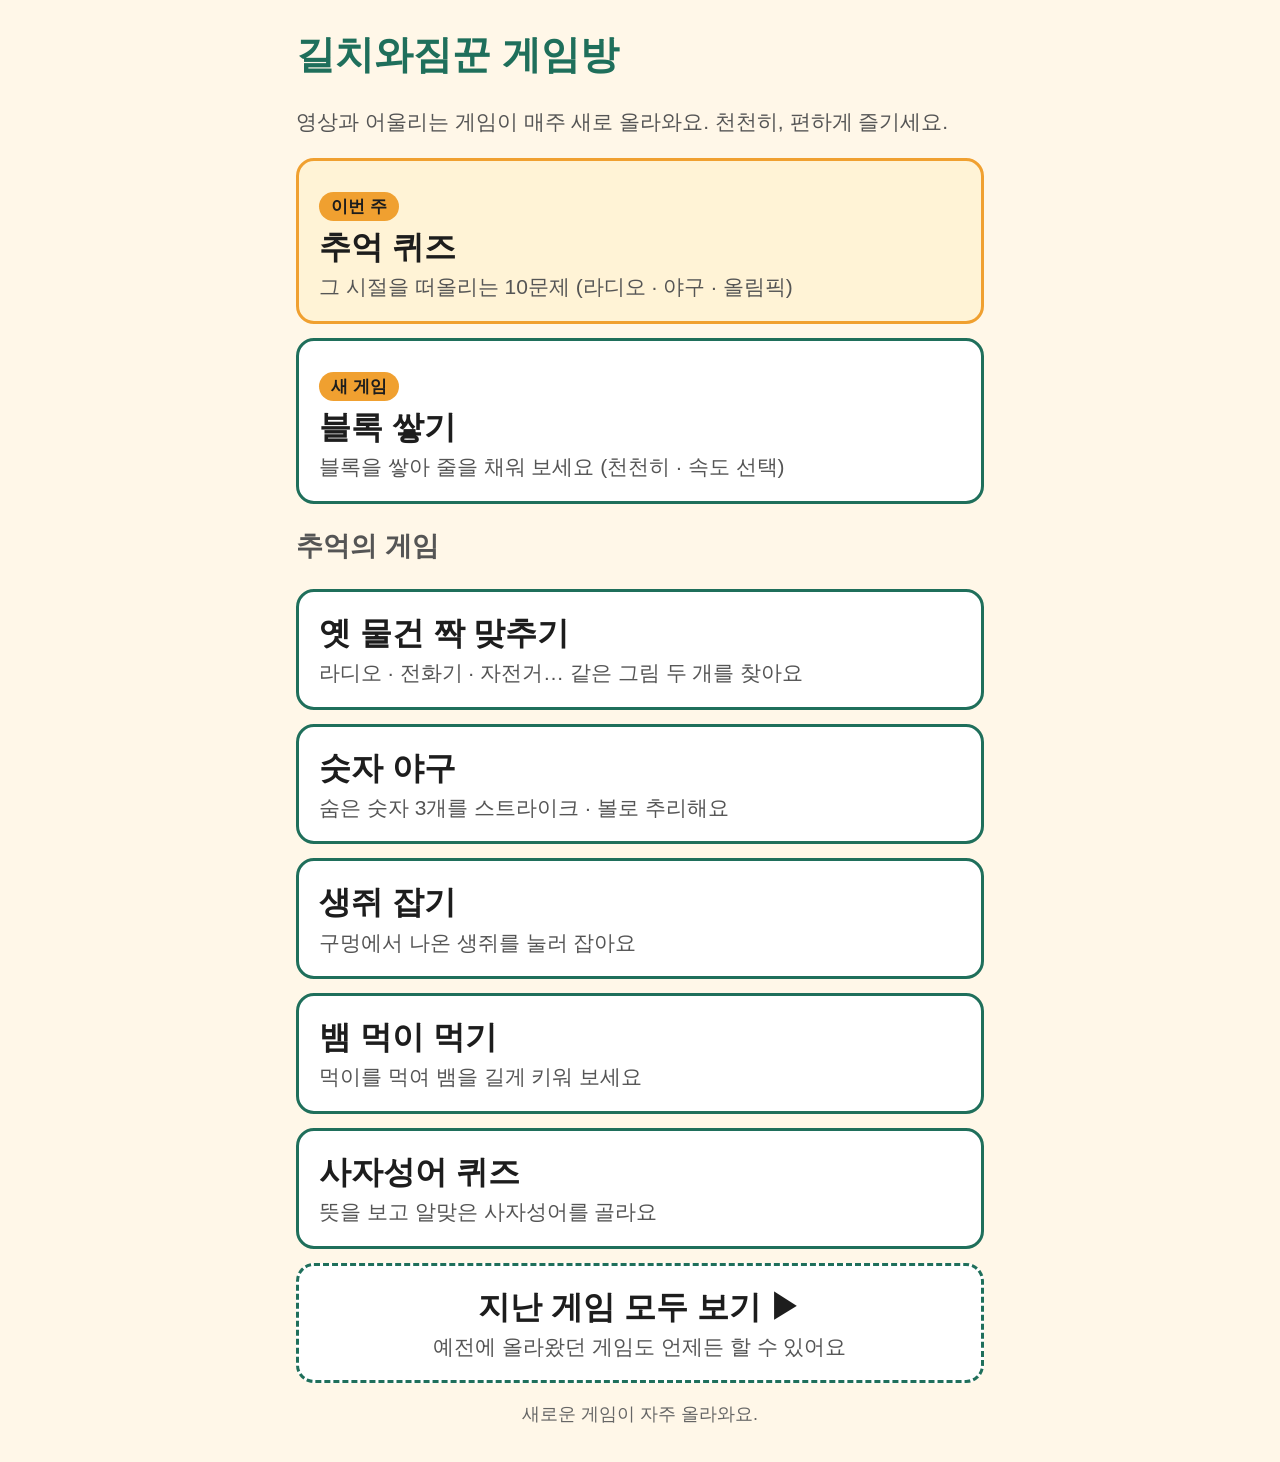
==== index.html @ 589ac9c5 "길치와짐꾼 게임방 첫 게시" ====
<!doctype html>
<html lang="ko"><head><meta charset="utf-8"><meta name="viewport" content="width=device-width, initial-scale=1"><title>길치와짐꾼 게임방</title>
<style>
:root{--bg:#fff7e8;--main:#1f6f5b;--accent:#f0a030;--ink:#1d1d1d;--fs:30px}
*{box-sizing:border-box}body{margin:0;background:var(--bg);color:var(--ink);font-family:"Malgun Gothic","Noto Sans KR",sans-serif;font-size:var(--fs);line-height:1.5}
.wrap{max-width:720px;margin:0 auto;padding:16px}h1{color:var(--main);font-size:1.3em;margin:10px 0}
.card{display:block;background:#fff;border:3px solid var(--main);border-radius:18px;padding:18px 20px;margin:14px 0;text-decoration:none;color:inherit}
.card.now{border-color:var(--accent);background:#fff3d6}.tag{display:inline-block;font-size:.55em;background:var(--accent);color:#1d1d1d;border-radius:20px;padding:2px 12px;font-weight:700}
.t{font-weight:700;font-size:1.05em}.d{font-size:.7em;color:#555}.small{font-size:.6em;color:#666;text-align:center}
</style></head><body><div class="wrap">
<h1>길치와짐꾼 게임방</h1>
<p class="d">영상과 어울리는 게임이 매주 새로 올라와요. 천천히, 편하게 즐기세요.</p>
<a class="card now" href="w01_memory/index.html"><span class="tag">이번 주</span><div class="t">추억 퀴즈</div><div class="d">그 시절을 떠올리는 10문제 (라디오 · 야구 · 올림픽)</div></a>
<a class="card" href="blocks/index.html"><span class="tag">새 게임</span><div class="t">블록 쌓기</div><div class="d">블록을 쌓아 줄을 채워 보세요 (천천히 · 속도 선택)</div></a>
<h2 style="font-size:.9em;color:#555">추억의 게임</h2>
<a class="card" href="match/index.html"><div class="t">옛 물건 짝 맞추기</div><div class="d">라디오 · 전화기 · 자전거… 같은 그림 두 개를 찾아요</div></a>
<a class="card" href="baseball/index.html"><div class="t">숫자 야구</div><div class="d">숨은 숫자 3개를 스트라이크 · 볼로 추리해요</div></a>
<a class="card" href="mole/index.html"><div class="t">생쥐 잡기</div><div class="d">구멍에서 나온 생쥐를 눌러 잡아요</div></a>
<a class="card" href="snake/index.html"><div class="t">뱀 먹이 먹기</div><div class="d">먹이를 먹여 뱀을 길게 키워 보세요</div></a>
<a class="card" href="idiom/index.html"><div class="t">사자성어 퀴즈</div><div class="d">뜻을 보고 알맞은 사자성어를 골라요</div></a>
<a class="card" href="archive/index.html" style="border-style:dashed;text-align:center"><div class="t">지난 게임 모두 보기 ▶</div><div class="d">예전에 올라왔던 게임도 언제든 할 수 있어요</div></a>
<p class="small">새로운 게임이 자주 올라와요.</p>
</div></body></html>
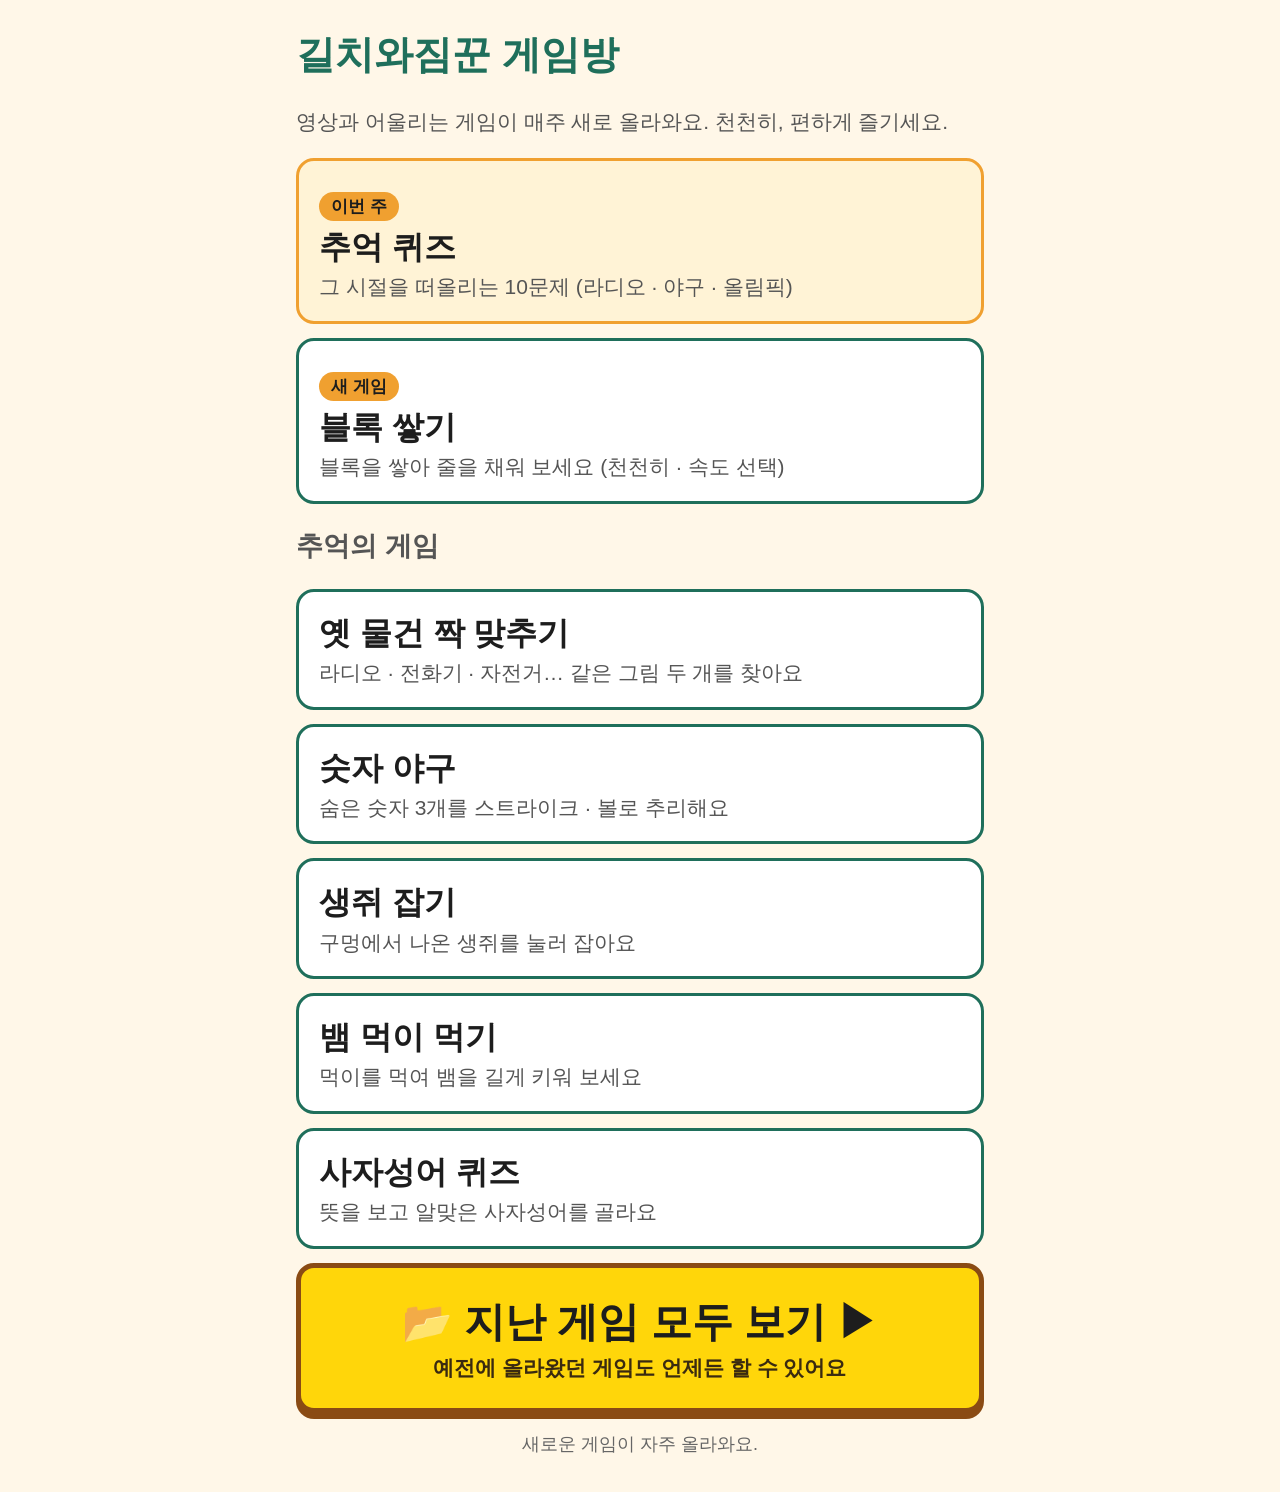
==== commit ab33cb53: "지난 게임 모두 보기 버튼 강조" ====
--- a/index.html
+++ b/index.html
@@ -18,6 +18,6 @@
 <a class="card" href="mole/index.html"><div class="t">생쥐 잡기</div><div class="d">구멍에서 나온 생쥐를 눌러 잡아요</div></a>
 <a class="card" href="snake/index.html"><div class="t">뱀 먹이 먹기</div><div class="d">먹이를 먹여 뱀을 길게 키워 보세요</div></a>
 <a class="card" href="idiom/index.html"><div class="t">사자성어 퀴즈</div><div class="d">뜻을 보고 알맞은 사자성어를 골라요</div></a>
-<a class="card" href="archive/index.html" style="border-style:dashed;text-align:center"><div class="t">지난 게임 모두 보기 ▶</div><div class="d">예전에 올라왔던 게임도 언제든 할 수 있어요</div></a>
+<a class="card" href="archive/index.html" style="text-align:center;background:#ffd60a;border:5px solid #8a4b14;box-shadow:0 6px 0 #8a4b14;padding:24px 20px"><div class="t" style="font-size:1.35em;color:#1d1d1d">📂 지난 게임 모두 보기 ▶</div><div class="d" style="color:#3a2a10;font-weight:700">예전에 올라왔던 게임도 언제든 할 수 있어요</div></a>
 <p class="small">새로운 게임이 자주 올라와요.</p>
 </div></body></html>
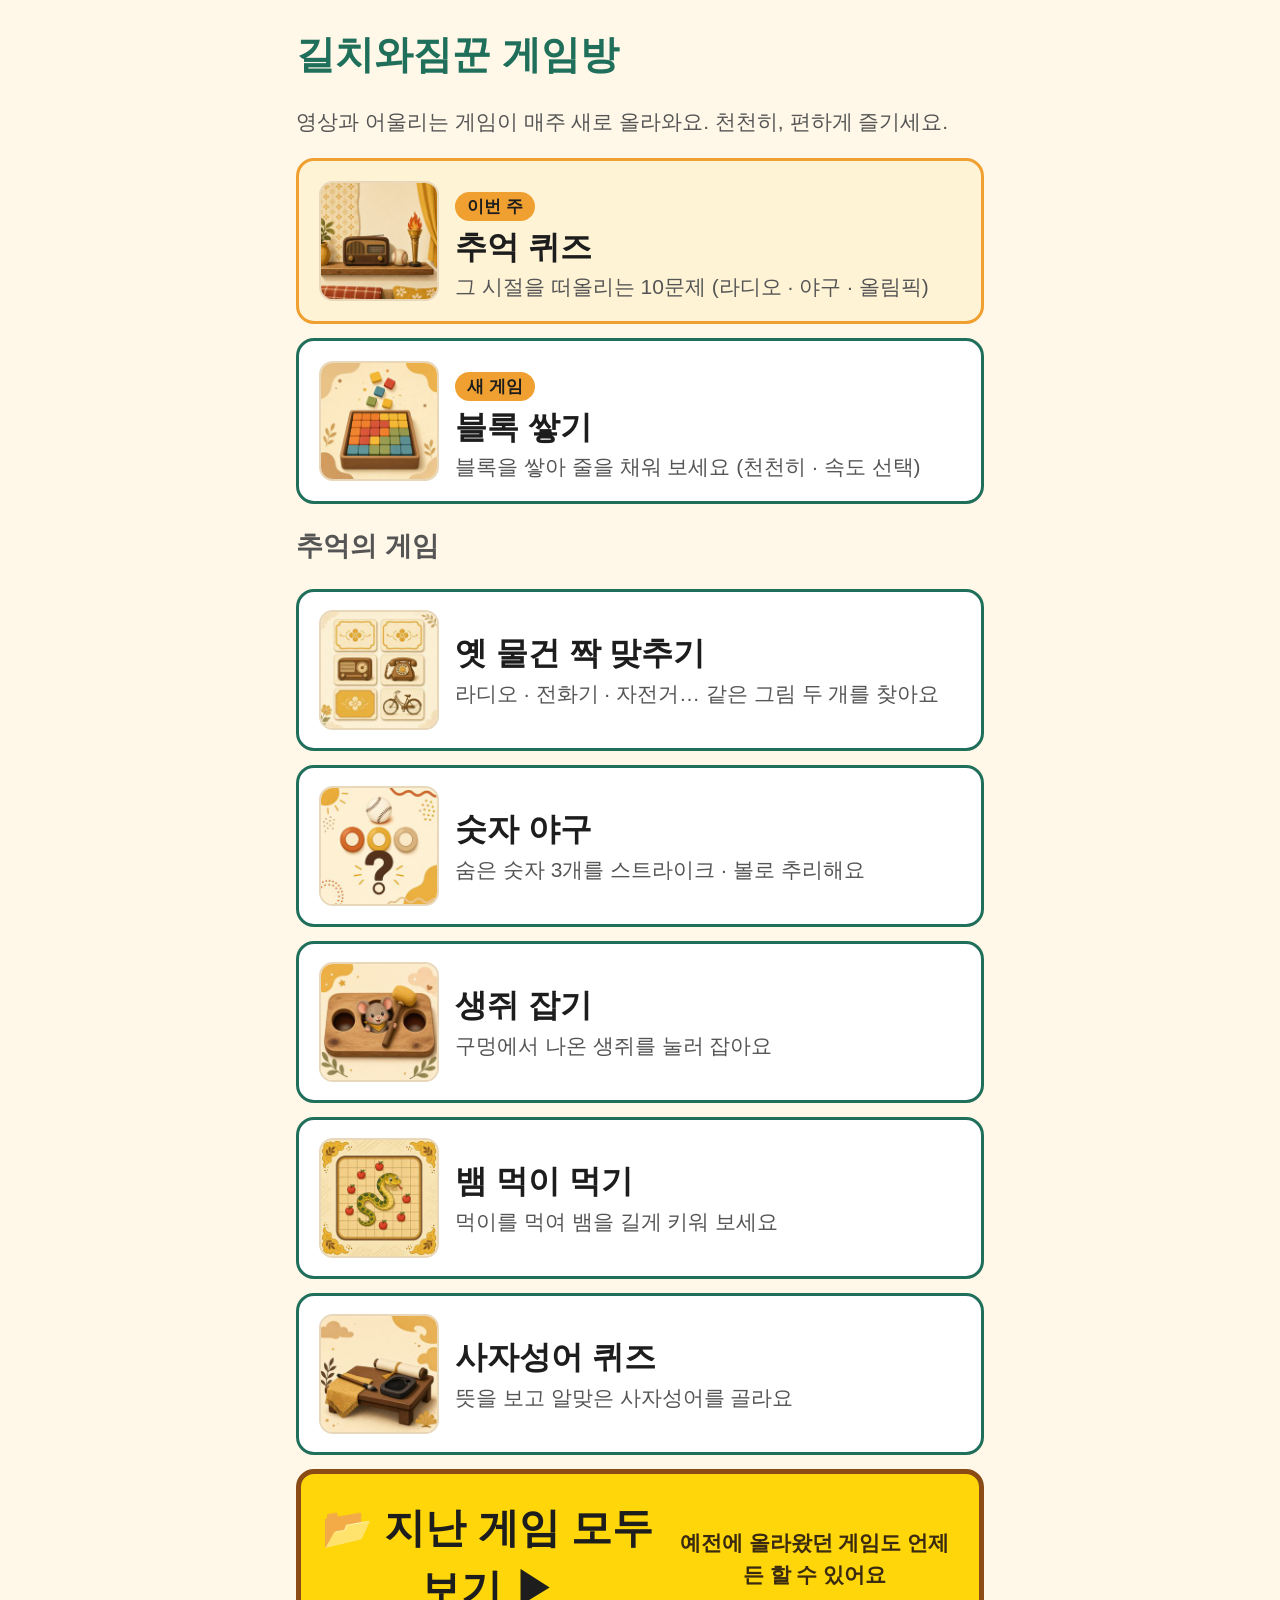
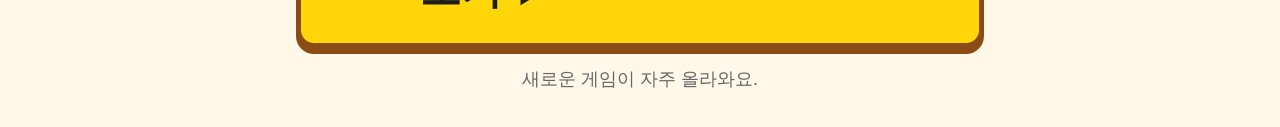
==== commit b25eb68c: "게임방 카드에 게임 대표 그림 썸네일 추가 Co-Authored-By: Claude Sonnet 5.5 <noreply@anthropic.com>" ====
--- a/index.html
+++ b/index.html
@@ -7,17 +7,18 @@
 .card{display:block;background:#fff;border:3px solid var(--main);border-radius:18px;padding:18px 20px;margin:14px 0;text-decoration:none;color:inherit}
 .card.now{border-color:var(--accent);background:#fff3d6}.tag{display:inline-block;font-size:.55em;background:var(--accent);color:#1d1d1d;border-radius:20px;padding:2px 12px;font-weight:700}
 .t{font-weight:700;font-size:1.05em}.d{font-size:.7em;color:#555}.small{font-size:.6em;color:#666;text-align:center}
+.card{display:flex;align-items:center;gap:16px}.card .th{width:120px;height:120px;border-radius:14px;flex:none;object-fit:cover;border:2px solid #e8d7b8}.card .tx{flex:1;min-width:0}
 </style></head><body><div class="wrap">
 <h1>길치와짐꾼 게임방</h1>
 <p class="d">영상과 어울리는 게임이 매주 새로 올라와요. 천천히, 편하게 즐기세요.</p>
-<a class="card now" href="w01_memory/index.html"><span class="tag">이번 주</span><div class="t">추억 퀴즈</div><div class="d">그 시절을 떠올리는 10문제 (라디오 · 야구 · 올림픽)</div></a>
-<a class="card" href="blocks/index.html"><span class="tag">새 게임</span><div class="t">블록 쌓기</div><div class="d">블록을 쌓아 줄을 채워 보세요 (천천히 · 속도 선택)</div></a>
+<a class="card now" href="w01_memory/index.html"><img class="th" src="w01_memory/thumb.jpg" alt=""><div class="tx"><span class="tag">이번 주</span><div class="t">추억 퀴즈</div><div class="d">그 시절을 떠올리는 10문제 (라디오 · 야구 · 올림픽)</div></div></a>
+<a class="card" href="blocks/index.html"><img class="th" src="blocks/thumb.jpg" alt=""><div class="tx"><span class="tag">새 게임</span><div class="t">블록 쌓기</div><div class="d">블록을 쌓아 줄을 채워 보세요 (천천히 · 속도 선택)</div></div></a>
 <h2 style="font-size:.9em;color:#555">추억의 게임</h2>
-<a class="card" href="match/index.html"><div class="t">옛 물건 짝 맞추기</div><div class="d">라디오 · 전화기 · 자전거… 같은 그림 두 개를 찾아요</div></a>
-<a class="card" href="baseball/index.html"><div class="t">숫자 야구</div><div class="d">숨은 숫자 3개를 스트라이크 · 볼로 추리해요</div></a>
-<a class="card" href="mole/index.html"><div class="t">생쥐 잡기</div><div class="d">구멍에서 나온 생쥐를 눌러 잡아요</div></a>
-<a class="card" href="snake/index.html"><div class="t">뱀 먹이 먹기</div><div class="d">먹이를 먹여 뱀을 길게 키워 보세요</div></a>
-<a class="card" href="idiom/index.html"><div class="t">사자성어 퀴즈</div><div class="d">뜻을 보고 알맞은 사자성어를 골라요</div></a>
+<a class="card" href="match/index.html"><img class="th" src="match/thumb.jpg" alt=""><div class="tx"><div class="t">옛 물건 짝 맞추기</div><div class="d">라디오 · 전화기 · 자전거… 같은 그림 두 개를 찾아요</div></div></a>
+<a class="card" href="baseball/index.html"><img class="th" src="baseball/thumb.jpg" alt=""><div class="tx"><div class="t">숫자 야구</div><div class="d">숨은 숫자 3개를 스트라이크 · 볼로 추리해요</div></div></a>
+<a class="card" href="mole/index.html"><img class="th" src="mole/thumb.jpg" alt=""><div class="tx"><div class="t">생쥐 잡기</div><div class="d">구멍에서 나온 생쥐를 눌러 잡아요</div></div></a>
+<a class="card" href="snake/index.html"><img class="th" src="snake/thumb.jpg" alt=""><div class="tx"><div class="t">뱀 먹이 먹기</div><div class="d">먹이를 먹여 뱀을 길게 키워 보세요</div></div></a>
+<a class="card" href="idiom/index.html"><img class="th" src="idiom/thumb.jpg" alt=""><div class="tx"><div class="t">사자성어 퀴즈</div><div class="d">뜻을 보고 알맞은 사자성어를 골라요</div></div></a>
 <a class="card" href="archive/index.html" style="text-align:center;background:#ffd60a;border:5px solid #8a4b14;box-shadow:0 6px 0 #8a4b14;padding:24px 20px"><div class="t" style="font-size:1.35em;color:#1d1d1d">📂 지난 게임 모두 보기 ▶</div><div class="d" style="color:#3a2a10;font-weight:700">예전에 올라왔던 게임도 언제든 할 수 있어요</div></a>
 <p class="small">새로운 게임이 자주 올라와요.</p>
-</div></body></html>+</div><script data-goatcounter="https://gilchi-game.goatcounter.com/count" async src="//gc.zgo.at/count.js"></script></body></html>
